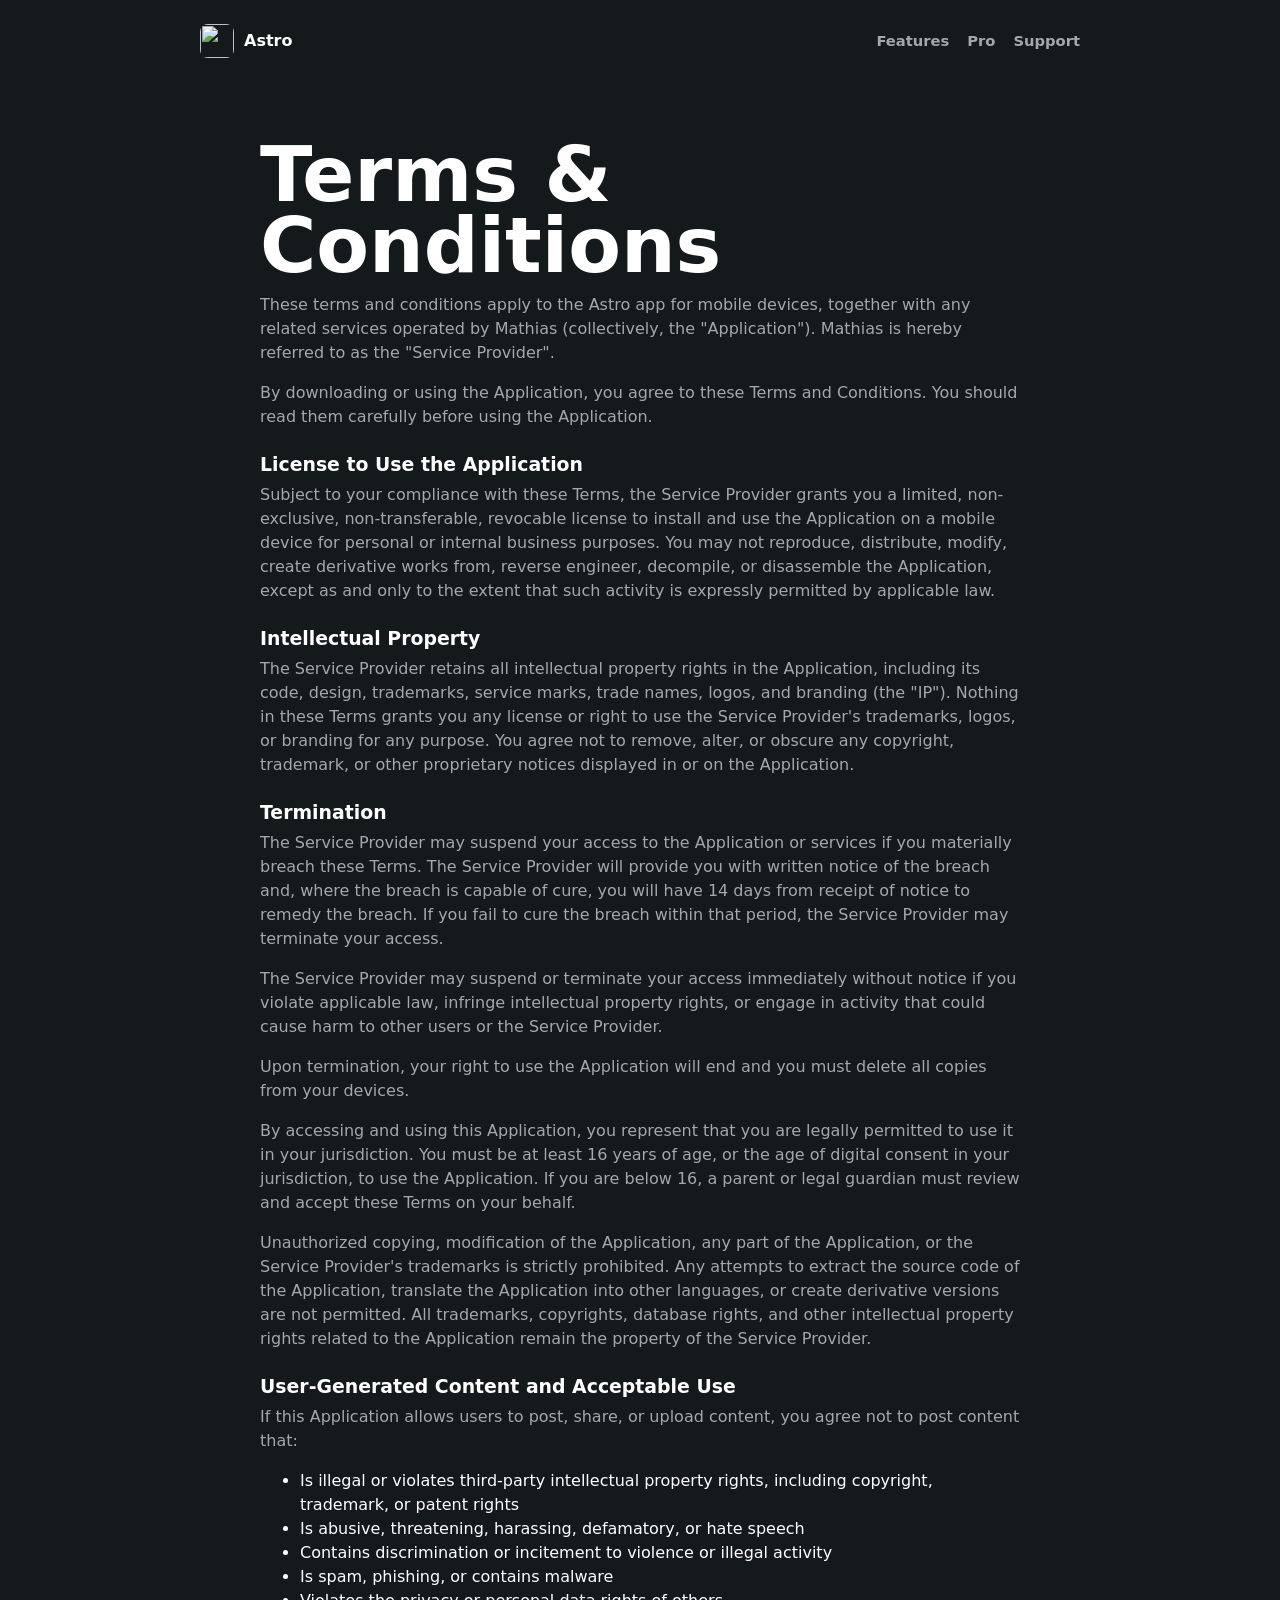
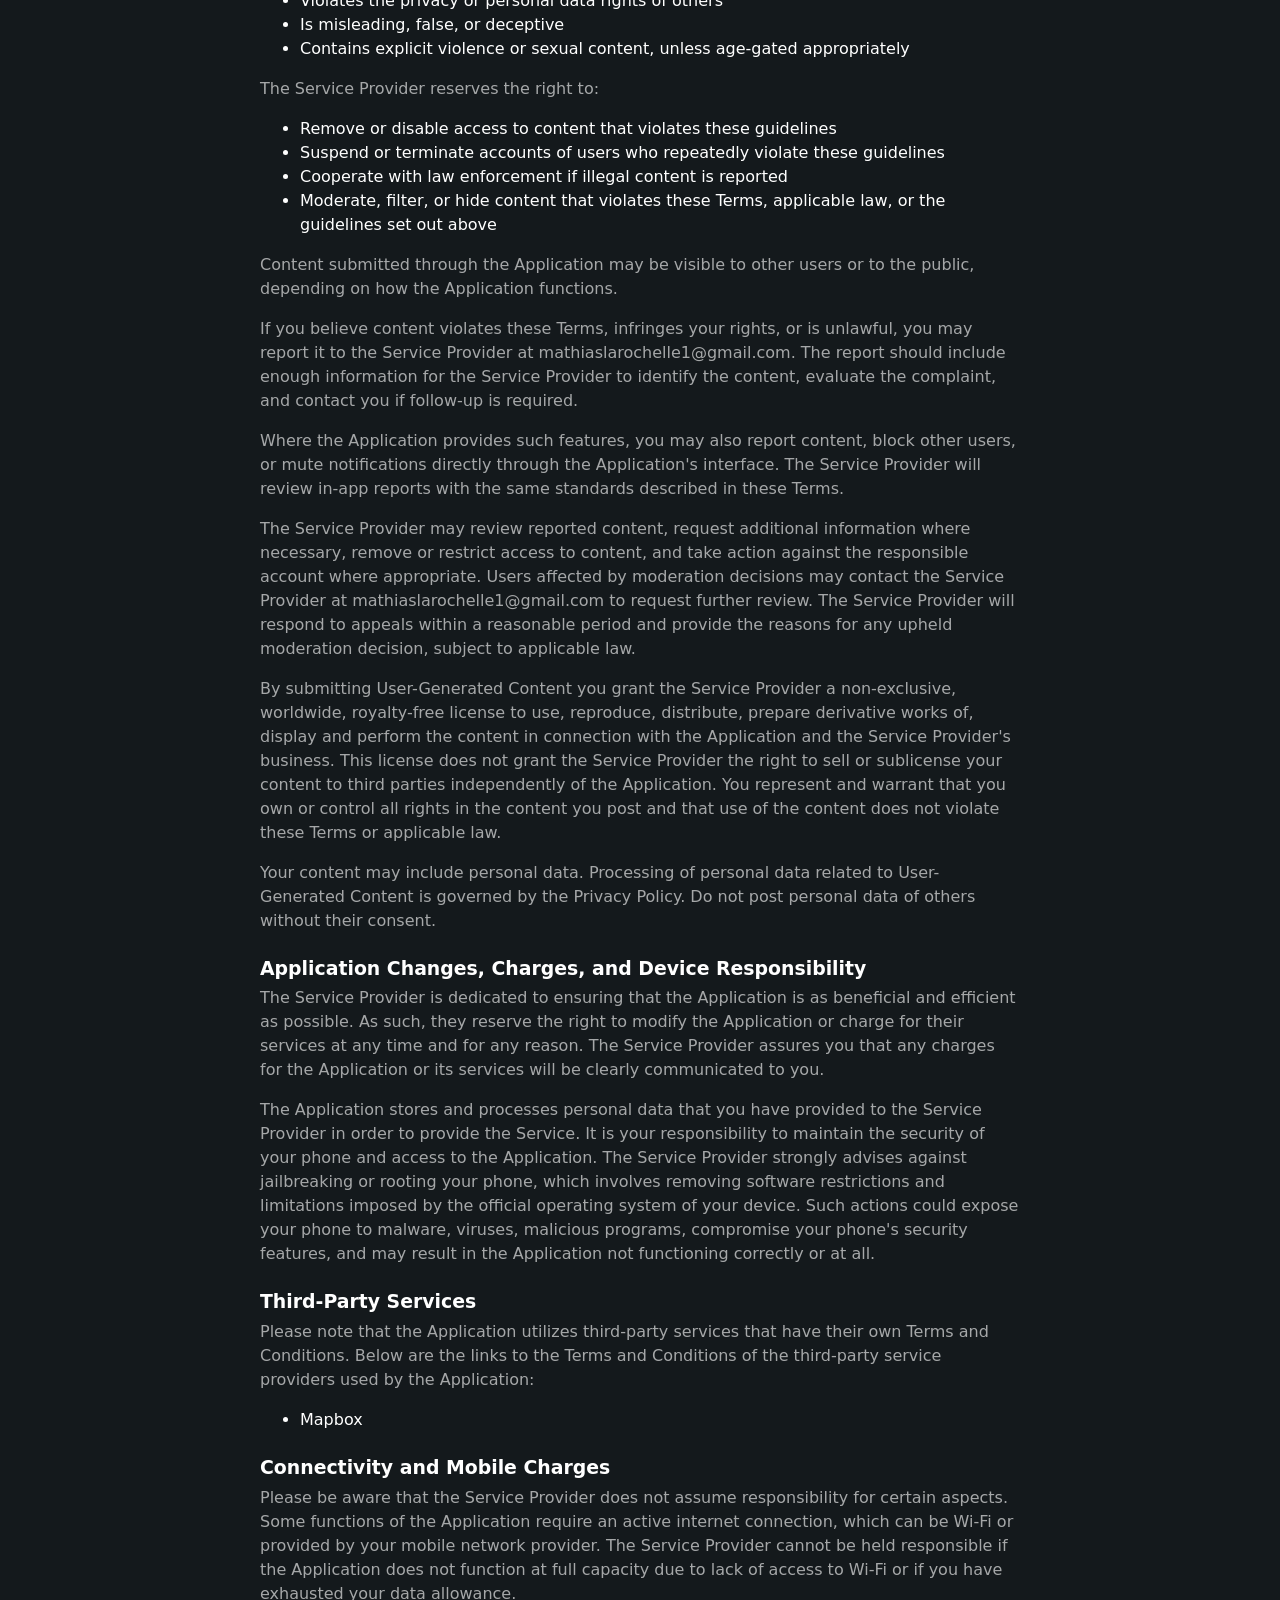
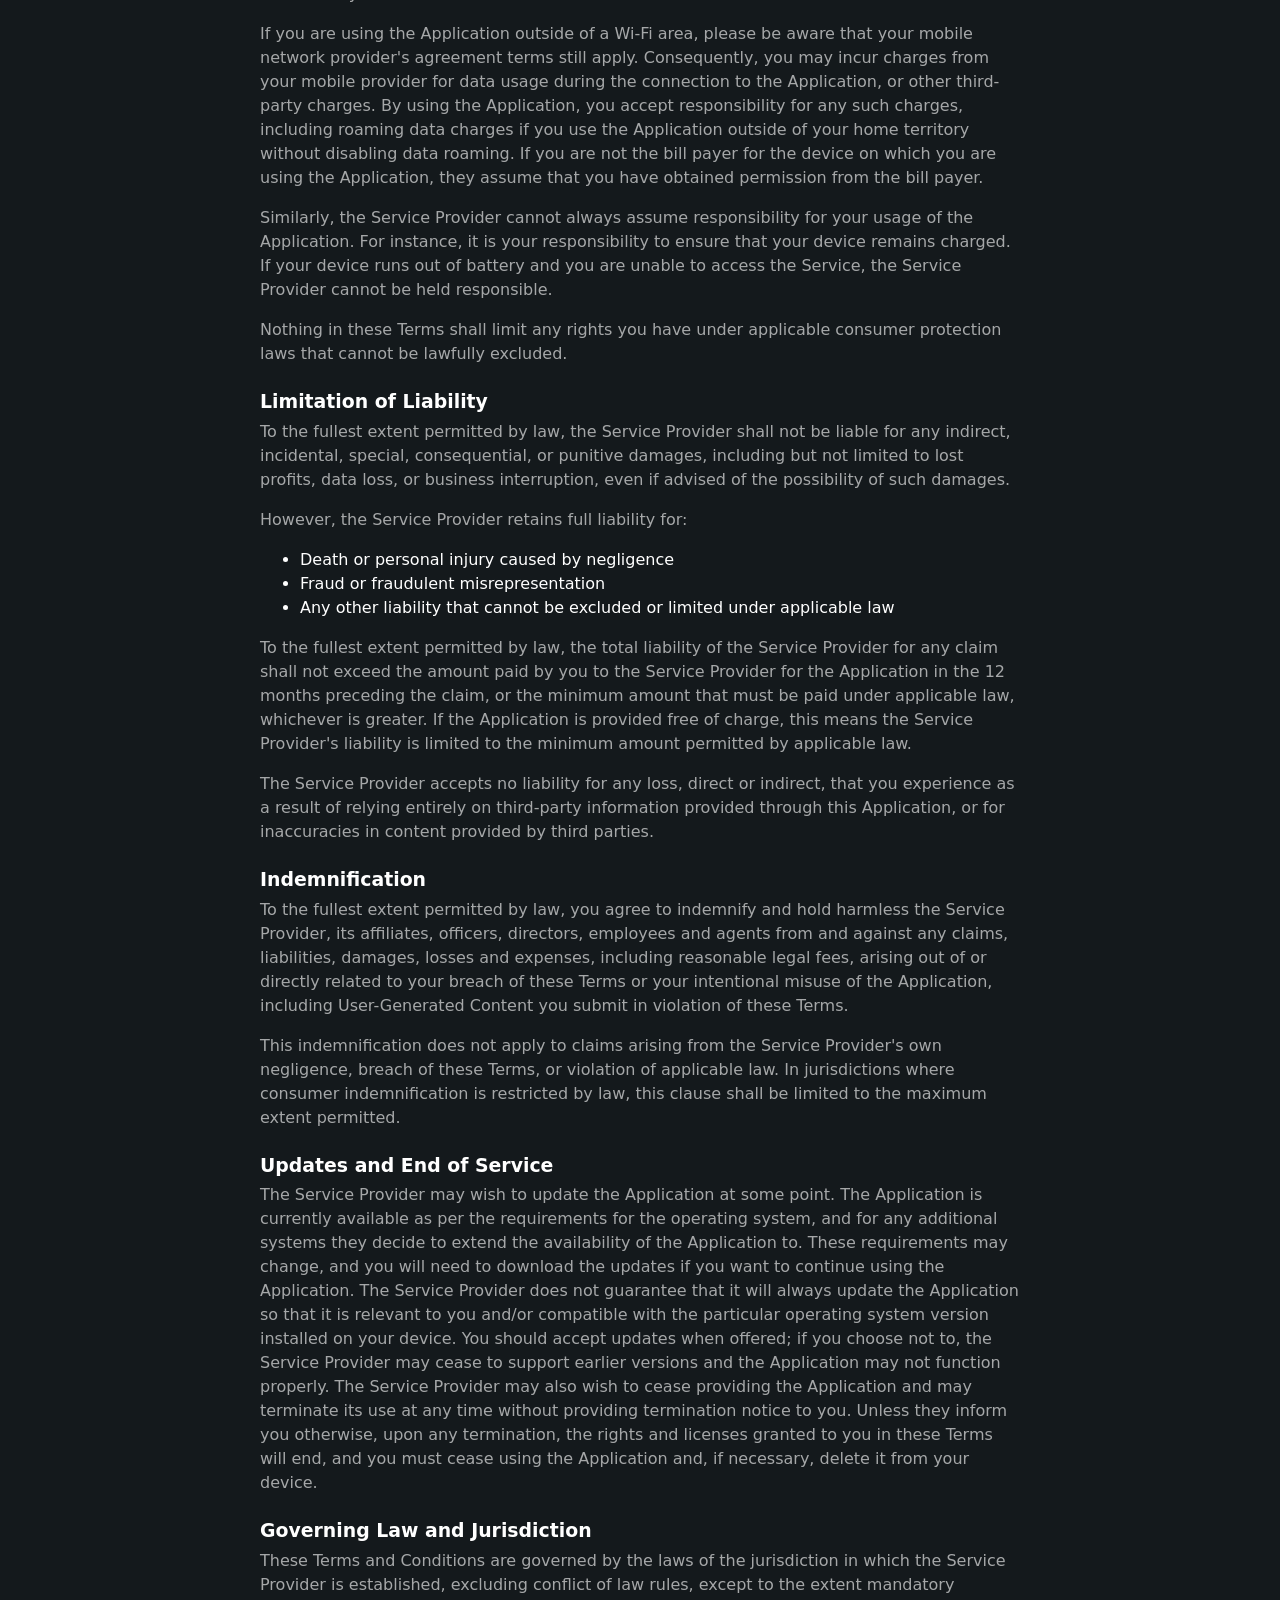
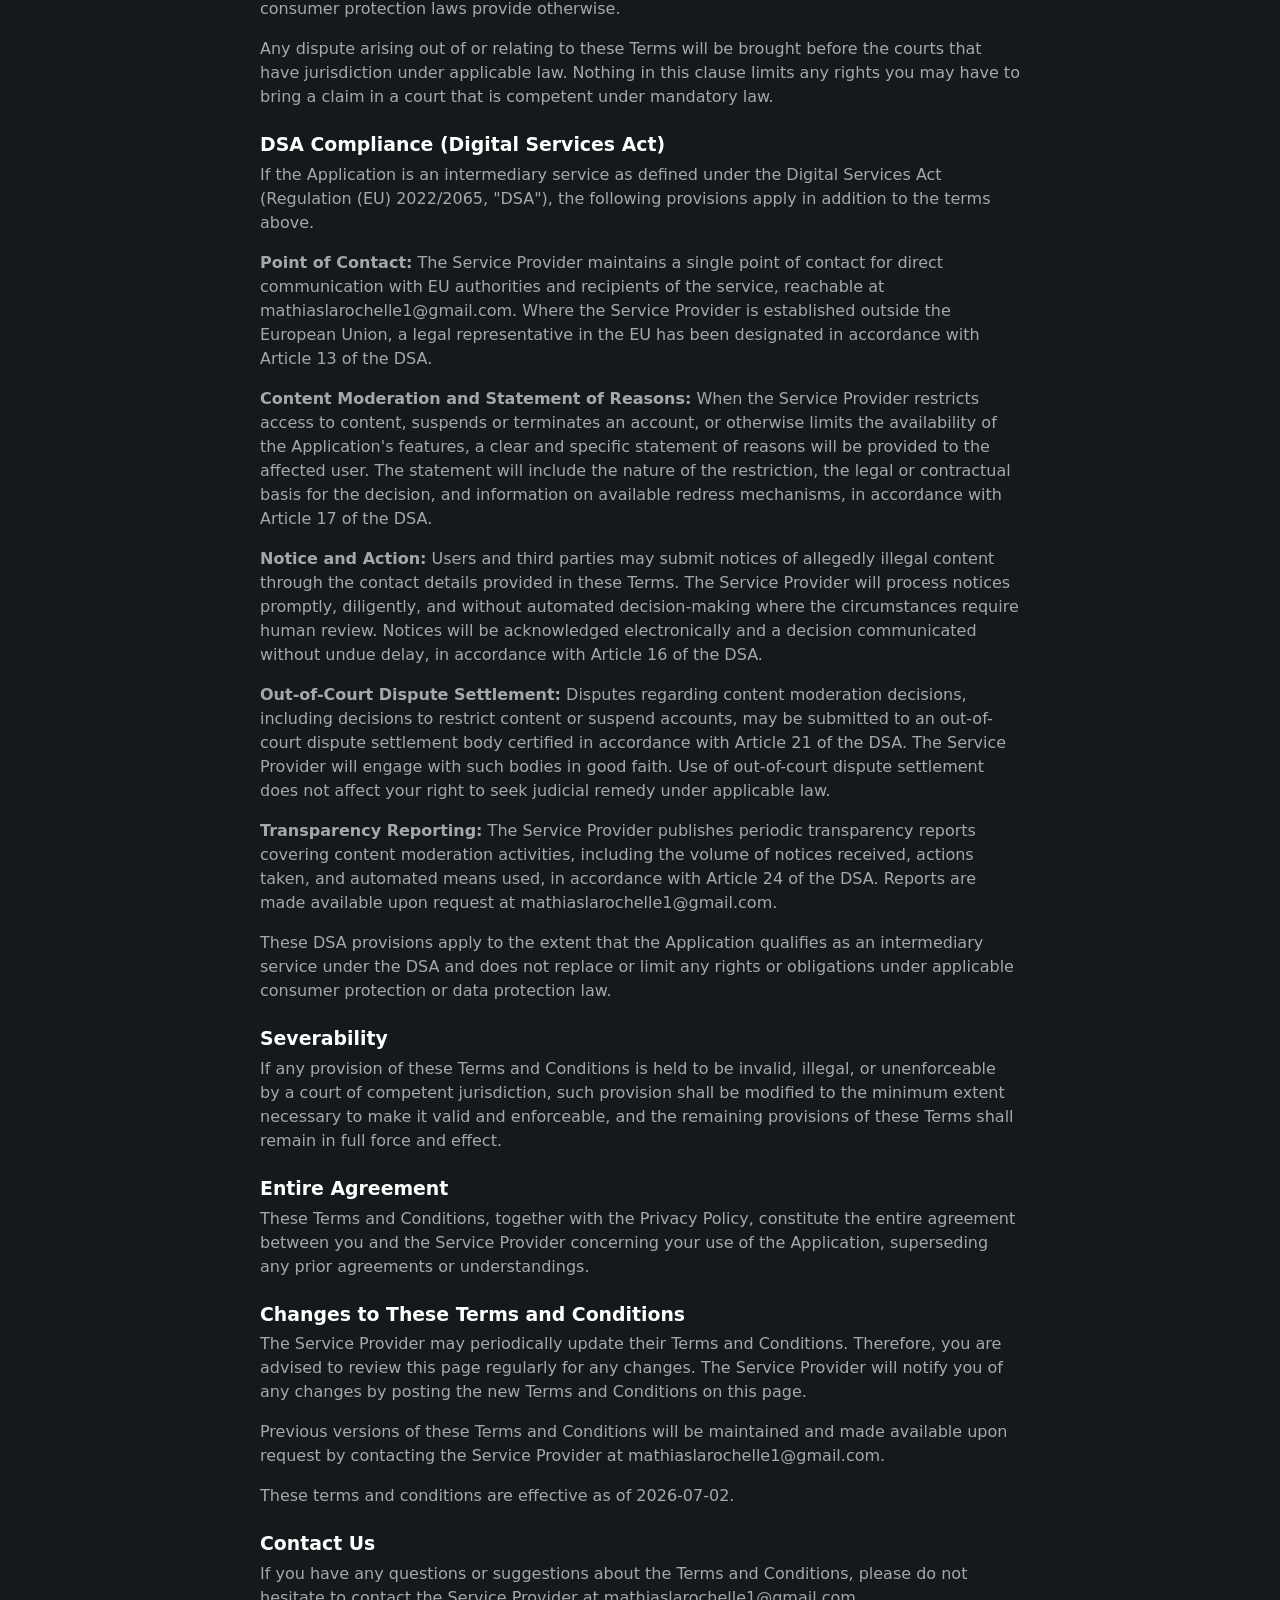
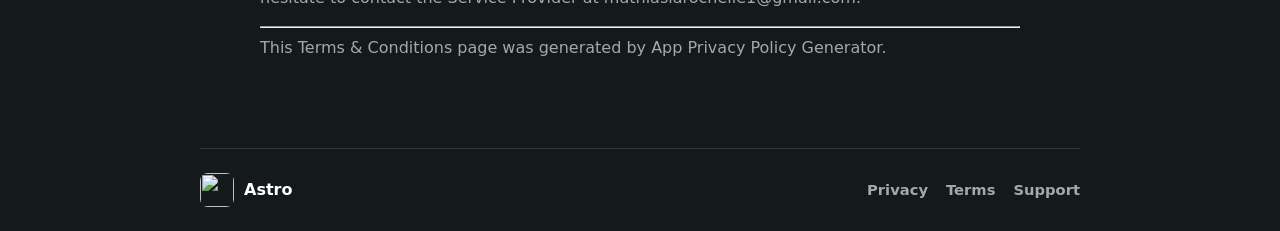
==== terms.html @ edded71f "Create Astro website" ====
<!doctype html>
<html lang="en">
  <head>
    <meta charset="utf-8">
    <meta name="viewport" content="width=device-width, initial-scale=1">
    <meta name="description" content="Astro terms and conditions.">
    <title>Terms &amp; Conditions | Astro</title>
    <link rel="stylesheet" href="styles.css">
  </head>
  <body>
    <header class="site-header">
      <a class="brand" href="index.html" aria-label="Astro home">
        <img src="app-icon.png" alt="" class="brand-icon">
        <span>Astro</span>
      </a>
      <nav class="top-nav" aria-label="Primary navigation">
        <a href="index.html#features">Features</a>
        <a href="index.html#pro">Pro</a>
        <a href="support.html">Support</a>
      </nav>
    </header>

    <main class="legal-main">
      <article class="legal-document">
        <h1>Terms &amp; Conditions</h1>
        <p>These terms and conditions apply to the Astro app for mobile devices, together with any related services operated by Mathias (collectively, the "Application"). Mathias is hereby referred to as the "Service Provider".</p>
        <p>By downloading or using the Application, you agree to these Terms and Conditions. You should read them carefully before using the Application.</p>

        <h2>License to Use the Application</h2>
        <p>Subject to your compliance with these Terms, the Service Provider grants you a limited, non-exclusive, non-transferable, revocable license to install and use the Application on a mobile device for personal or internal business purposes. You may not reproduce, distribute, modify, create derivative works from, reverse engineer, decompile, or disassemble the Application, except as and only to the extent that such activity is expressly permitted by applicable law.</p>

        <h2>Intellectual Property</h2>
        <p>The Service Provider retains all intellectual property rights in the Application, including its code, design, trademarks, service marks, trade names, logos, and branding (the "IP"). Nothing in these Terms grants you any license or right to use the Service Provider's trademarks, logos, or branding for any purpose. You agree not to remove, alter, or obscure any copyright, trademark, or other proprietary notices displayed in or on the Application.</p>

        <h2>Termination</h2>
        <p>The Service Provider may suspend your access to the Application or services if you materially breach these Terms. The Service Provider will provide you with written notice of the breach and, where the breach is capable of cure, you will have 14 days from receipt of notice to remedy the breach. If you fail to cure the breach within that period, the Service Provider may terminate your access.</p>
        <p>The Service Provider may suspend or terminate your access immediately without notice if you violate applicable law, infringe intellectual property rights, or engage in activity that could cause harm to other users or the Service Provider.</p>
        <p>Upon termination, your right to use the Application will end and you must delete all copies from your devices.</p>
        <p>By accessing and using this Application, you represent that you are legally permitted to use it in your jurisdiction. You must be at least 16 years of age, or the age of digital consent in your jurisdiction, to use the Application. If you are below 16, a parent or legal guardian must review and accept these Terms on your behalf.</p>
        <p>Unauthorized copying, modification of the Application, any part of the Application, or the Service Provider's trademarks is strictly prohibited. Any attempts to extract the source code of the Application, translate the Application into other languages, or create derivative versions are not permitted. All trademarks, copyrights, database rights, and other intellectual property rights related to the Application remain the property of the Service Provider.</p>

        <h2>User-Generated Content and Acceptable Use</h2>
        <p>If this Application allows users to post, share, or upload content, you agree not to post content that:</p>
        <ul>
          <li>Is illegal or violates third-party intellectual property rights, including copyright, trademark, or patent rights</li>
          <li>Is abusive, threatening, harassing, defamatory, or hate speech</li>
          <li>Contains discrimination or incitement to violence or illegal activity</li>
          <li>Is spam, phishing, or contains malware</li>
          <li>Violates the privacy or personal data rights of others</li>
          <li>Is misleading, false, or deceptive</li>
          <li>Contains explicit violence or sexual content, unless age-gated appropriately</li>
        </ul>
        <p>The Service Provider reserves the right to:</p>
        <ul>
          <li>Remove or disable access to content that violates these guidelines</li>
          <li>Suspend or terminate accounts of users who repeatedly violate these guidelines</li>
          <li>Cooperate with law enforcement if illegal content is reported</li>
          <li>Moderate, filter, or hide content that violates these Terms, applicable law, or the guidelines set out above</li>
        </ul>
        <p>Content submitted through the Application may be visible to other users or to the public, depending on how the Application functions.</p>
        <p>If you believe content violates these Terms, infringes your rights, or is unlawful, you may report it to the Service Provider at <a href="mailto:mathiaslarochelle1@gmail.com">mathiaslarochelle1@gmail.com</a>. The report should include enough information for the Service Provider to identify the content, evaluate the complaint, and contact you if follow-up is required.</p>
        <p>Where the Application provides such features, you may also report content, block other users, or mute notifications directly through the Application's interface. The Service Provider will review in-app reports with the same standards described in these Terms.</p>
        <p>The Service Provider may review reported content, request additional information where necessary, remove or restrict access to content, and take action against the responsible account where appropriate. Users affected by moderation decisions may contact the Service Provider at <a href="mailto:mathiaslarochelle1@gmail.com">mathiaslarochelle1@gmail.com</a> to request further review. The Service Provider will respond to appeals within a reasonable period and provide the reasons for any upheld moderation decision, subject to applicable law.</p>
        <p>By submitting User-Generated Content you grant the Service Provider a non-exclusive, worldwide, royalty-free license to use, reproduce, distribute, prepare derivative works of, display and perform the content in connection with the Application and the Service Provider's business. This license does not grant the Service Provider the right to sell or sublicense your content to third parties independently of the Application. You represent and warrant that you own or control all rights in the content you post and that use of the content does not violate these Terms or applicable law.</p>
        <p>Your content may include personal data. Processing of personal data related to User-Generated Content is governed by the Privacy Policy. Do not post personal data of others without their consent.</p>

        <h2>Application Changes, Charges, and Device Responsibility</h2>
        <p>The Service Provider is dedicated to ensuring that the Application is as beneficial and efficient as possible. As such, they reserve the right to modify the Application or charge for their services at any time and for any reason. The Service Provider assures you that any charges for the Application or its services will be clearly communicated to you.</p>
        <p>The Application stores and processes personal data that you have provided to the Service Provider in order to provide the Service. It is your responsibility to maintain the security of your phone and access to the Application. The Service Provider strongly advises against jailbreaking or rooting your phone, which involves removing software restrictions and limitations imposed by the official operating system of your device. Such actions could expose your phone to malware, viruses, malicious programs, compromise your phone's security features, and may result in the Application not functioning correctly or at all.</p>

        <h2>Third-Party Services</h2>
        <p>Please note that the Application utilizes third-party services that have their own Terms and Conditions. Below are the links to the Terms and Conditions of the third-party service providers used by the Application:</p>
        <ul>
          <li><a href="https://www.mapbox.com/legal/tos" target="_blank" rel="noopener noreferrer">Mapbox</a></li>
        </ul>

        <h2>Connectivity and Mobile Charges</h2>
        <p>Please be aware that the Service Provider does not assume responsibility for certain aspects. Some functions of the Application require an active internet connection, which can be Wi-Fi or provided by your mobile network provider. The Service Provider cannot be held responsible if the Application does not function at full capacity due to lack of access to Wi-Fi or if you have exhausted your data allowance.</p>
        <p>If you are using the Application outside of a Wi-Fi area, please be aware that your mobile network provider's agreement terms still apply. Consequently, you may incur charges from your mobile provider for data usage during the connection to the Application, or other third-party charges. By using the Application, you accept responsibility for any such charges, including roaming data charges if you use the Application outside of your home territory without disabling data roaming. If you are not the bill payer for the device on which you are using the Application, they assume that you have obtained permission from the bill payer.</p>
        <p>Similarly, the Service Provider cannot always assume responsibility for your usage of the Application. For instance, it is your responsibility to ensure that your device remains charged. If your device runs out of battery and you are unable to access the Service, the Service Provider cannot be held responsible.</p>
        <p>Nothing in these Terms shall limit any rights you have under applicable consumer protection laws that cannot be lawfully excluded.</p>

        <h2>Limitation of Liability</h2>
        <p>To the fullest extent permitted by law, the Service Provider shall not be liable for any indirect, incidental, special, consequential, or punitive damages, including but not limited to lost profits, data loss, or business interruption, even if advised of the possibility of such damages.</p>
        <p>However, the Service Provider retains full liability for:</p>
        <ul>
          <li>Death or personal injury caused by negligence</li>
          <li>Fraud or fraudulent misrepresentation</li>
          <li>Any other liability that cannot be excluded or limited under applicable law</li>
        </ul>
        <p>To the fullest extent permitted by law, the total liability of the Service Provider for any claim shall not exceed the amount paid by you to the Service Provider for the Application in the 12 months preceding the claim, or the minimum amount that must be paid under applicable law, whichever is greater. If the Application is provided free of charge, this means the Service Provider's liability is limited to the minimum amount permitted by applicable law.</p>
        <p>The Service Provider accepts no liability for any loss, direct or indirect, that you experience as a result of relying entirely on third-party information provided through this Application, or for inaccuracies in content provided by third parties.</p>

        <h2>Indemnification</h2>
        <p>To the fullest extent permitted by law, you agree to indemnify and hold harmless the Service Provider, its affiliates, officers, directors, employees and agents from and against any claims, liabilities, damages, losses and expenses, including reasonable legal fees, arising out of or directly related to your breach of these Terms or your intentional misuse of the Application, including User-Generated Content you submit in violation of these Terms.</p>
        <p>This indemnification does not apply to claims arising from the Service Provider's own negligence, breach of these Terms, or violation of applicable law. In jurisdictions where consumer indemnification is restricted by law, this clause shall be limited to the maximum extent permitted.</p>

        <h2>Updates and End of Service</h2>
        <p>The Service Provider may wish to update the Application at some point. The Application is currently available as per the requirements for the operating system, and for any additional systems they decide to extend the availability of the Application to. These requirements may change, and you will need to download the updates if you want to continue using the Application. The Service Provider does not guarantee that it will always update the Application so that it is relevant to you and/or compatible with the particular operating system version installed on your device. You should accept updates when offered; if you choose not to, the Service Provider may cease to support earlier versions and the Application may not function properly. The Service Provider may also wish to cease providing the Application and may terminate its use at any time without providing termination notice to you. Unless they inform you otherwise, upon any termination, the rights and licenses granted to you in these Terms will end, and you must cease using the Application and, if necessary, delete it from your device.</p>

        <h2>Governing Law and Jurisdiction</h2>
        <p>These Terms and Conditions are governed by the laws of the jurisdiction in which the Service Provider is established, excluding conflict of law rules, except to the extent mandatory consumer protection laws provide otherwise.</p>
        <p>Any dispute arising out of or relating to these Terms will be brought before the courts that have jurisdiction under applicable law. Nothing in this clause limits any rights you may have to bring a claim in a court that is competent under mandatory law.</p>

        <h2>DSA Compliance (Digital Services Act)</h2>
        <p>If the Application is an intermediary service as defined under the Digital Services Act (Regulation (EU) 2022/2065, "DSA"), the following provisions apply in addition to the terms above.</p>
        <p><strong>Point of Contact:</strong> The Service Provider maintains a single point of contact for direct communication with EU authorities and recipients of the service, reachable at <a href="mailto:mathiaslarochelle1@gmail.com">mathiaslarochelle1@gmail.com</a>. Where the Service Provider is established outside the European Union, a legal representative in the EU has been designated in accordance with Article 13 of the DSA.</p>
        <p><strong>Content Moderation and Statement of Reasons:</strong> When the Service Provider restricts access to content, suspends or terminates an account, or otherwise limits the availability of the Application's features, a clear and specific statement of reasons will be provided to the affected user. The statement will include the nature of the restriction, the legal or contractual basis for the decision, and information on available redress mechanisms, in accordance with Article 17 of the DSA.</p>
        <p><strong>Notice and Action:</strong> Users and third parties may submit notices of allegedly illegal content through the contact details provided in these Terms. The Service Provider will process notices promptly, diligently, and without automated decision-making where the circumstances require human review. Notices will be acknowledged electronically and a decision communicated without undue delay, in accordance with Article 16 of the DSA.</p>
        <p><strong>Out-of-Court Dispute Settlement:</strong> Disputes regarding content moderation decisions, including decisions to restrict content or suspend accounts, may be submitted to an out-of-court dispute settlement body certified in accordance with Article 21 of the DSA. The Service Provider will engage with such bodies in good faith. Use of out-of-court dispute settlement does not affect your right to seek judicial remedy under applicable law.</p>
        <p><strong>Transparency Reporting:</strong> The Service Provider publishes periodic transparency reports covering content moderation activities, including the volume of notices received, actions taken, and automated means used, in accordance with Article 24 of the DSA. Reports are made available upon request at <a href="mailto:mathiaslarochelle1@gmail.com">mathiaslarochelle1@gmail.com</a>.</p>
        <p>These DSA provisions apply to the extent that the Application qualifies as an intermediary service under the DSA and does not replace or limit any rights or obligations under applicable consumer protection or data protection law.</p>

        <h2>Severability</h2>
        <p>If any provision of these Terms and Conditions is held to be invalid, illegal, or unenforceable by a court of competent jurisdiction, such provision shall be modified to the minimum extent necessary to make it valid and enforceable, and the remaining provisions of these Terms shall remain in full force and effect.</p>

        <h2>Entire Agreement</h2>
        <p>These Terms and Conditions, together with the Privacy Policy, constitute the entire agreement between you and the Service Provider concerning your use of the Application, superseding any prior agreements or understandings.</p>

        <h2>Changes to These Terms and Conditions</h2>
        <p>The Service Provider may periodically update their Terms and Conditions. Therefore, you are advised to review this page regularly for any changes. The Service Provider will notify you of any changes by posting the new Terms and Conditions on this page.</p>
        <p>Previous versions of these Terms and Conditions will be maintained and made available upon request by contacting the Service Provider at <a href="mailto:mathiaslarochelle1@gmail.com">mathiaslarochelle1@gmail.com</a>.</p>
        <p>These terms and conditions are effective as of 2026-07-02.</p>

        <h2>Contact Us</h2>
        <p>If you have any questions or suggestions about the Terms and Conditions, please do not hesitate to contact the Service Provider at <a href="mailto:mathiaslarochelle1@gmail.com">mathiaslarochelle1@gmail.com</a>.</p>
        <hr>
        <p>This Terms &amp; Conditions page was generated by <a href="https://app-privacy-policy-generator.nisrulz.com/" target="_blank" rel="noopener noreferrer">App Privacy Policy Generator</a>.</p>
      </article>
    </main>

    <footer class="site-footer">
      <div class="footer-inner">
        <a class="brand footer-brand" href="index.html">
          <img src="app-icon.png" alt="" class="brand-icon">
          <span>Astro</span>
        </a>
        <nav aria-label="Footer navigation">
          <a href="privacy.html">Privacy</a>
          <a href="terms.html" aria-current="page">Terms</a>
          <a href="support.html">Support</a>
        </nav>
      </div>
    </footer>
  </body>
</html>
---- styles.css ----
:root {
  color-scheme: dark;
  --bg: #14191c;
  --ink: rgb(255, 255, 255);
  --soft: rgba(255, 255, 255, 0.82);
  --muted: rgba(255, 255, 255, 0.62);
  --line: rgba(255, 255, 255, 0.14);
  --radius: 8px;
  --max-width: 880px;
}

* {
  box-sizing: border-box;
}

html {
  scroll-behavior: smooth;
}

body {
  margin: 0;
  min-width: 320px;
  background: var(--bg);
  color: var(--ink);
  font-family: Inter, ui-sans-serif, system-ui, -apple-system, BlinkMacSystemFont, "Segoe UI", sans-serif;
  line-height: 1.5;
}

img {
  display: block;
  max-width: 100%;
}

a {
  color: inherit;
  text-decoration: none;
}

p,
h1,
h2,
h3 {
  margin-top: 0;
}

.site-header,
.hero-inner,
.section-inner,
.footer-inner {
  width: min(100% - 40px, var(--max-width));
  margin: 0 auto;
}

.site-header {
  display: flex;
  align-items: center;
  justify-content: space-between;
  gap: 20px;
  padding: 24px 0;
}

.brand {
  display: inline-flex;
  align-items: center;
  gap: 10px;
  font-weight: 760;
}

.brand-icon {
  width: 34px;
  height: 34px;
  border-radius: 8px;
}

.top-nav,
.site-footer nav {
  display: flex;
  align-items: center;
  gap: 18px;
  color: var(--muted);
  font-size: 0.92rem;
  font-weight: 650;
}

.top-nav a:hover,
.site-footer a:hover {
  color: var(--ink);
}

.hero {
  padding: 46px 0 20px;
}

.hero-copy {
  max-width: 620px;
}

.eyebrow {
  margin-bottom: 12px;
  color: var(--muted);
  font-size: 0.72rem;
  font-weight: 800;
  letter-spacing: 0.08em;
  text-transform: uppercase;
}

h1 {
  margin-bottom: 18px;
  font-size: clamp(3.6rem, 10vw, 6.4rem);
  line-height: 0.92;
  letter-spacing: 0;
}

h2 {
  margin-bottom: 14px;
  font-size: clamp(1.8rem, 5vw, 3rem);
  line-height: 1.05;
  letter-spacing: 0;
}

h3 {
  margin-bottom: 6px;
  font-size: 1rem;
  line-height: 1.25;
}

.hero-text {
  max-width: 560px;
  margin-bottom: 24px;
  color: var(--soft);
  font-size: clamp(1.08rem, 2vw, 1.28rem);
}

.hero-showcase {
  width: 100%;
  margin-top: 34px;
}

.section {
  padding: 0;
}

.section-inner {
  padding: 46px 0;
  border-top: 1px solid var(--line);
}

.section-heading {
  max-width: 580px;
  margin-bottom: 22px;
}

.feature-band .section-inner {
  display: grid;
  grid-template-columns: minmax(260px, 1fr) minmax(280px, 0.82fr);
  gap: 34px;
  align-items: start;
}

.feature-band .section-heading {
  grid-column: 2;
  margin-left: auto;
  text-align: right;
}

.feature-band .feature-list {
  grid-column: 1 / -1;
  display: grid;
  grid-template-columns: repeat(3, minmax(0, 1fr));
  gap: 18px;
  text-align: left;
}

.section p {
  color: var(--muted);
  font-size: 1rem;
}

.feature-list,
.pro-list {
  display: grid;
  gap: 14px;
}

.feature-list article {
  padding: 0;
}

.feature-list p,
.pro-list p {
  margin-bottom: 0;
}

.pro-layout,
.wishlist-layout {
  display: grid;
  grid-template-columns: minmax(0, 1fr) minmax(260px, 0.82fr);
  gap: 34px;
}

.pro-list div {
  display: grid;
  grid-template-columns: 24px 1fr;
  gap: 10px;
}

.checkmark {
  color: var(--soft);
  font-weight: 850;
}

.wishlist-layout p {
  margin-bottom: 0;
}

.wishlist-form {
  display: grid;
  align-content: start;
  gap: 10px;
}

.wishlist-form label {
  color: var(--muted);
  font-size: 0.82rem;
  font-weight: 700;
}

.wishlist-input-row {
  display: grid;
  grid-template-columns: minmax(0, 1fr) auto;
  gap: 10px;
}

.wishlist-input-row input,
.wishlist-input-row button {
  min-height: 42px;
  border: 1px solid var(--line);
  border-radius: var(--radius);
  font: inherit;
}

.wishlist-input-row input {
  width: 100%;
  padding: 0 13px;
  background: transparent;
  color: var(--ink);
}

.wishlist-input-row input::placeholder {
  color: var(--muted);
}

.wishlist-input-row button {
  padding: 0 16px;
  background: var(--ink);
  color: var(--bg);
  font-weight: 760;
  cursor: pointer;
}

.site-footer {
  border-top: 0;
}

.footer-inner {
  display: flex;
  align-items: center;
  justify-content: space-between;
  gap: 24px;
  padding: 24px 0;
  border-top: 1px solid var(--line);
}

.legal-main {
  min-height: calc(100vh - 90px);
  padding: 58px 0 72px;
}

.legal-document {
  width: min(100% - 40px, 760px);
  margin: 0 auto;
  padding: 0;
}

.legal-document h1 {
  margin-bottom: 12px;
  font-size: clamp(2.7rem, 8vw, 4.8rem);
}

.legal-document h2 {
  margin-top: 26px;
  margin-bottom: 8px;
  font-size: 1.18rem;
}

.legal-document p {
  color: var(--muted);
}

.support-list {
  display: grid;
  gap: 12px;
  margin-top: 24px;
}

.support-list section {
  padding: 0;
}

.support-list h2 {
  margin-top: 0;
}

@media (max-width: 760px) {
  .site-header,
  .hero-inner,
  .section-inner,
  .footer-inner {
    width: calc(100% - 28px);
  }

  .site-header {
    padding: 16px 0;
  }

  .top-nav {
    gap: 10px;
    font-size: 0.82rem;
  }

  .hero {
    padding: 36px 0 20px;
  }

  h1 {
    font-size: clamp(3.2rem, 18vw, 5.2rem);
  }

  .hero-text {
    font-size: 1.02rem;
  }

  .section-inner {
    padding: 36px 0;
  }

  .pro-layout,
  .wishlist-layout {
    grid-template-columns: 1fr;
    gap: 20px;
  }

  .wishlist-input-row {
    grid-template-columns: 1fr;
  }

  .feature-band .section-inner {
    display: block;
  }

  .feature-band .section-heading {
    text-align: left;
  }

  .feature-band .feature-list {
    grid-template-columns: 1fr;
  }

  .footer-inner {
    align-items: flex-start;
    flex-direction: column;
  }

  .site-footer nav {
    flex-wrap: wrap;
  }

  .legal-main {
    padding-top: 36px;
  }

  .legal-document {
    width: calc(100% - 28px);
  }
}

@media (max-width: 390px) {
  .top-nav a:first-child {
    display: none;
  }
}
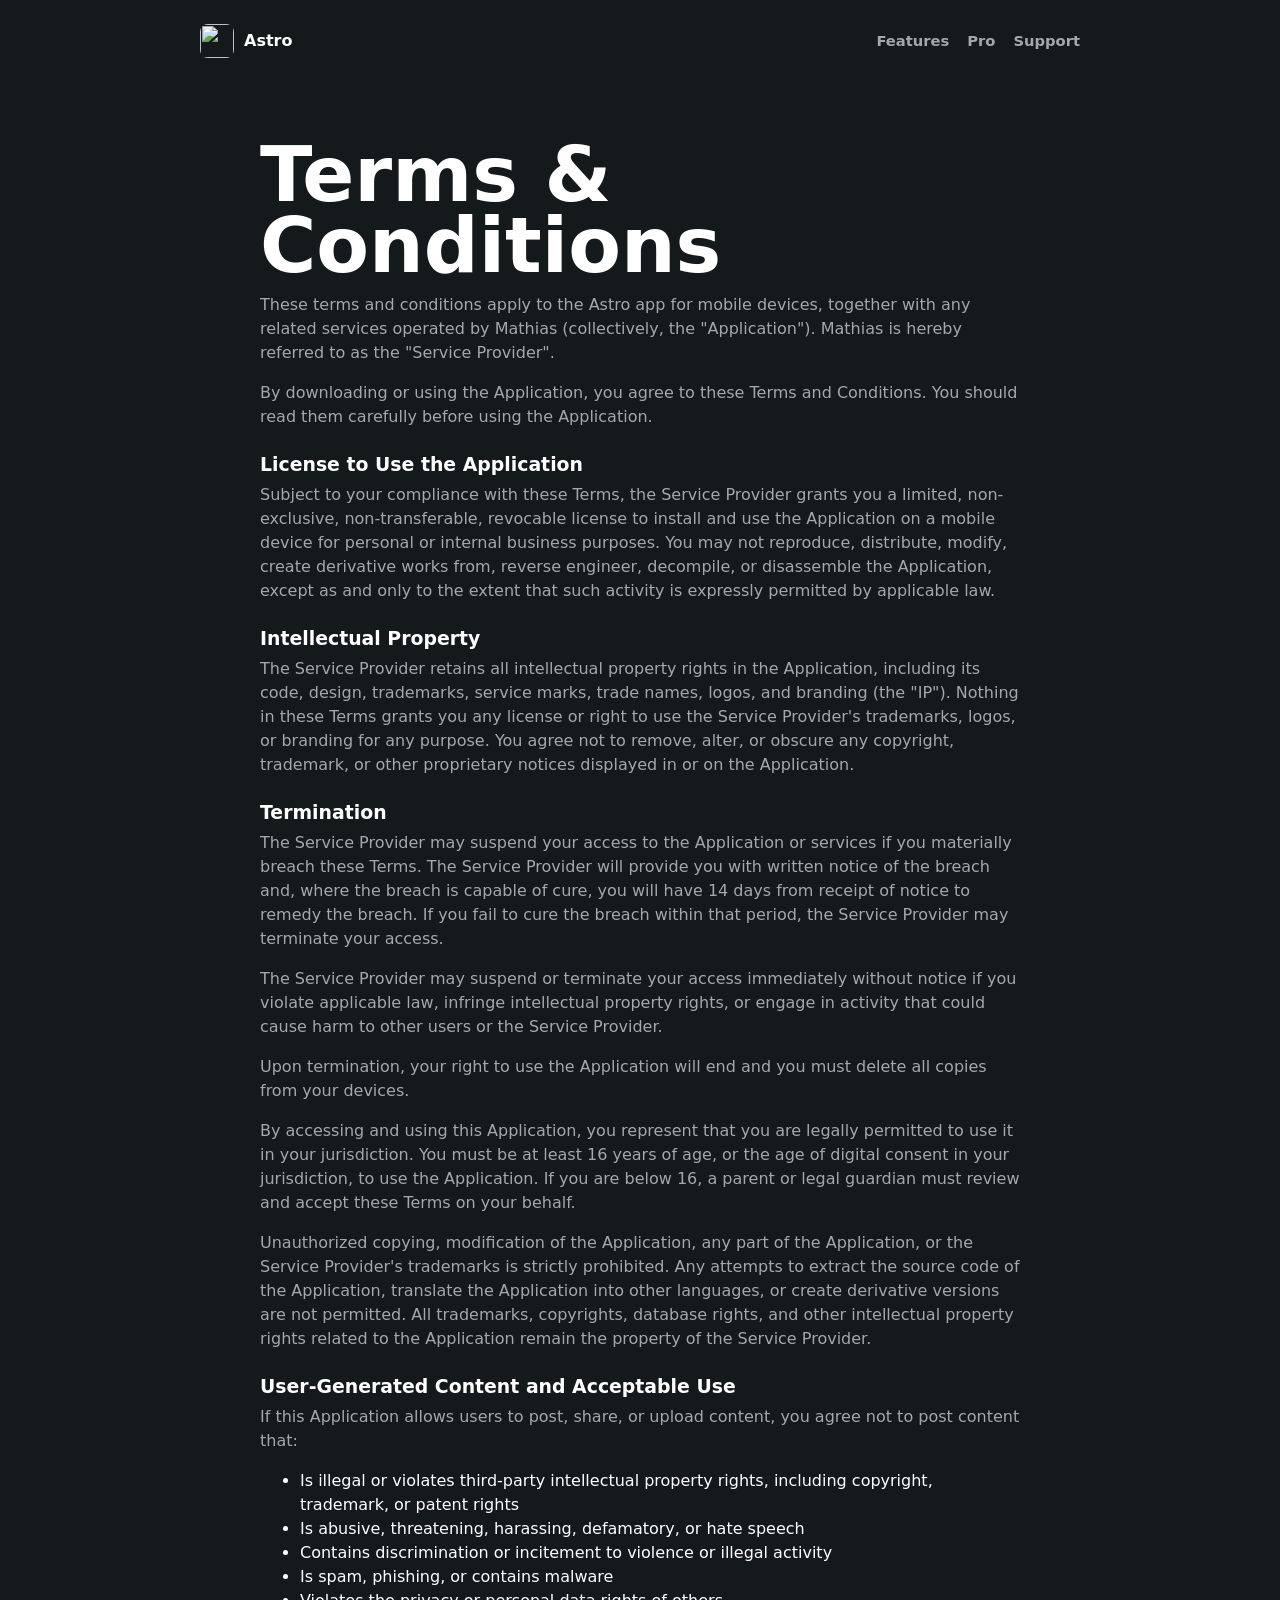
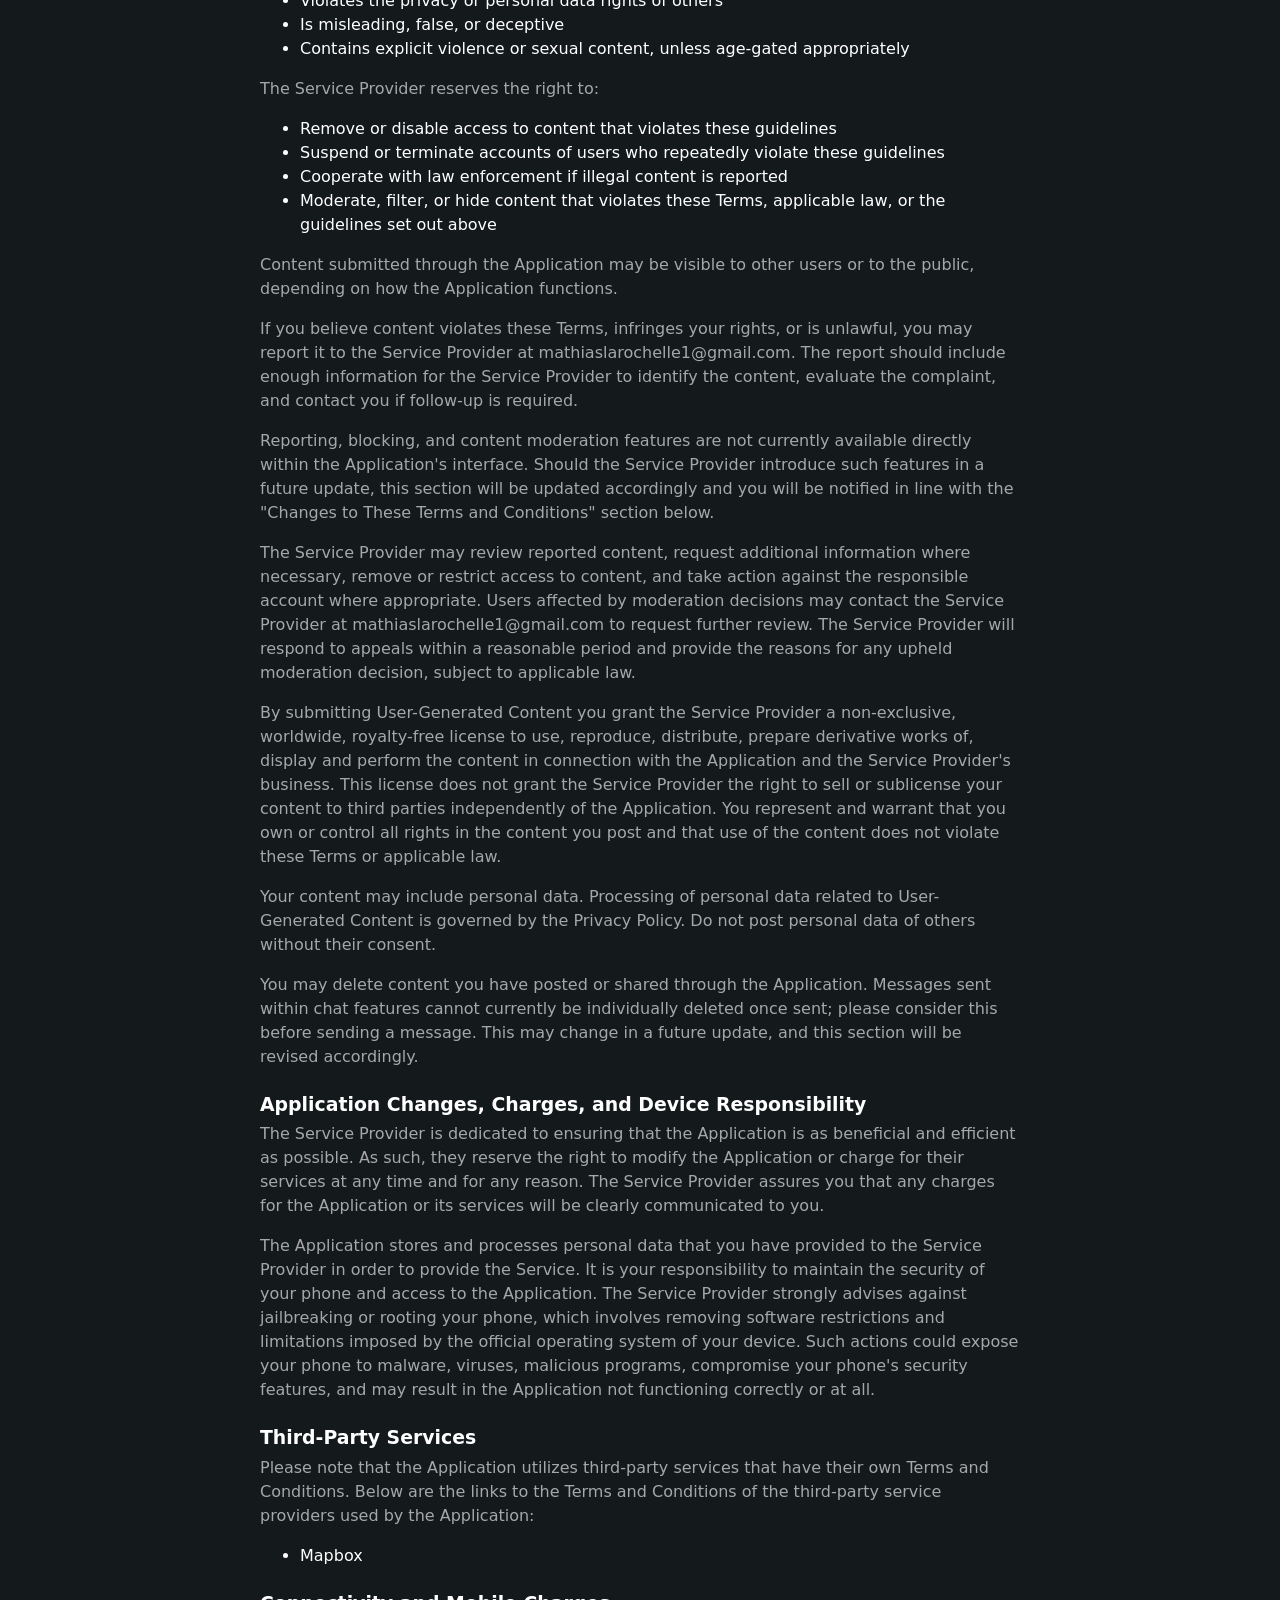
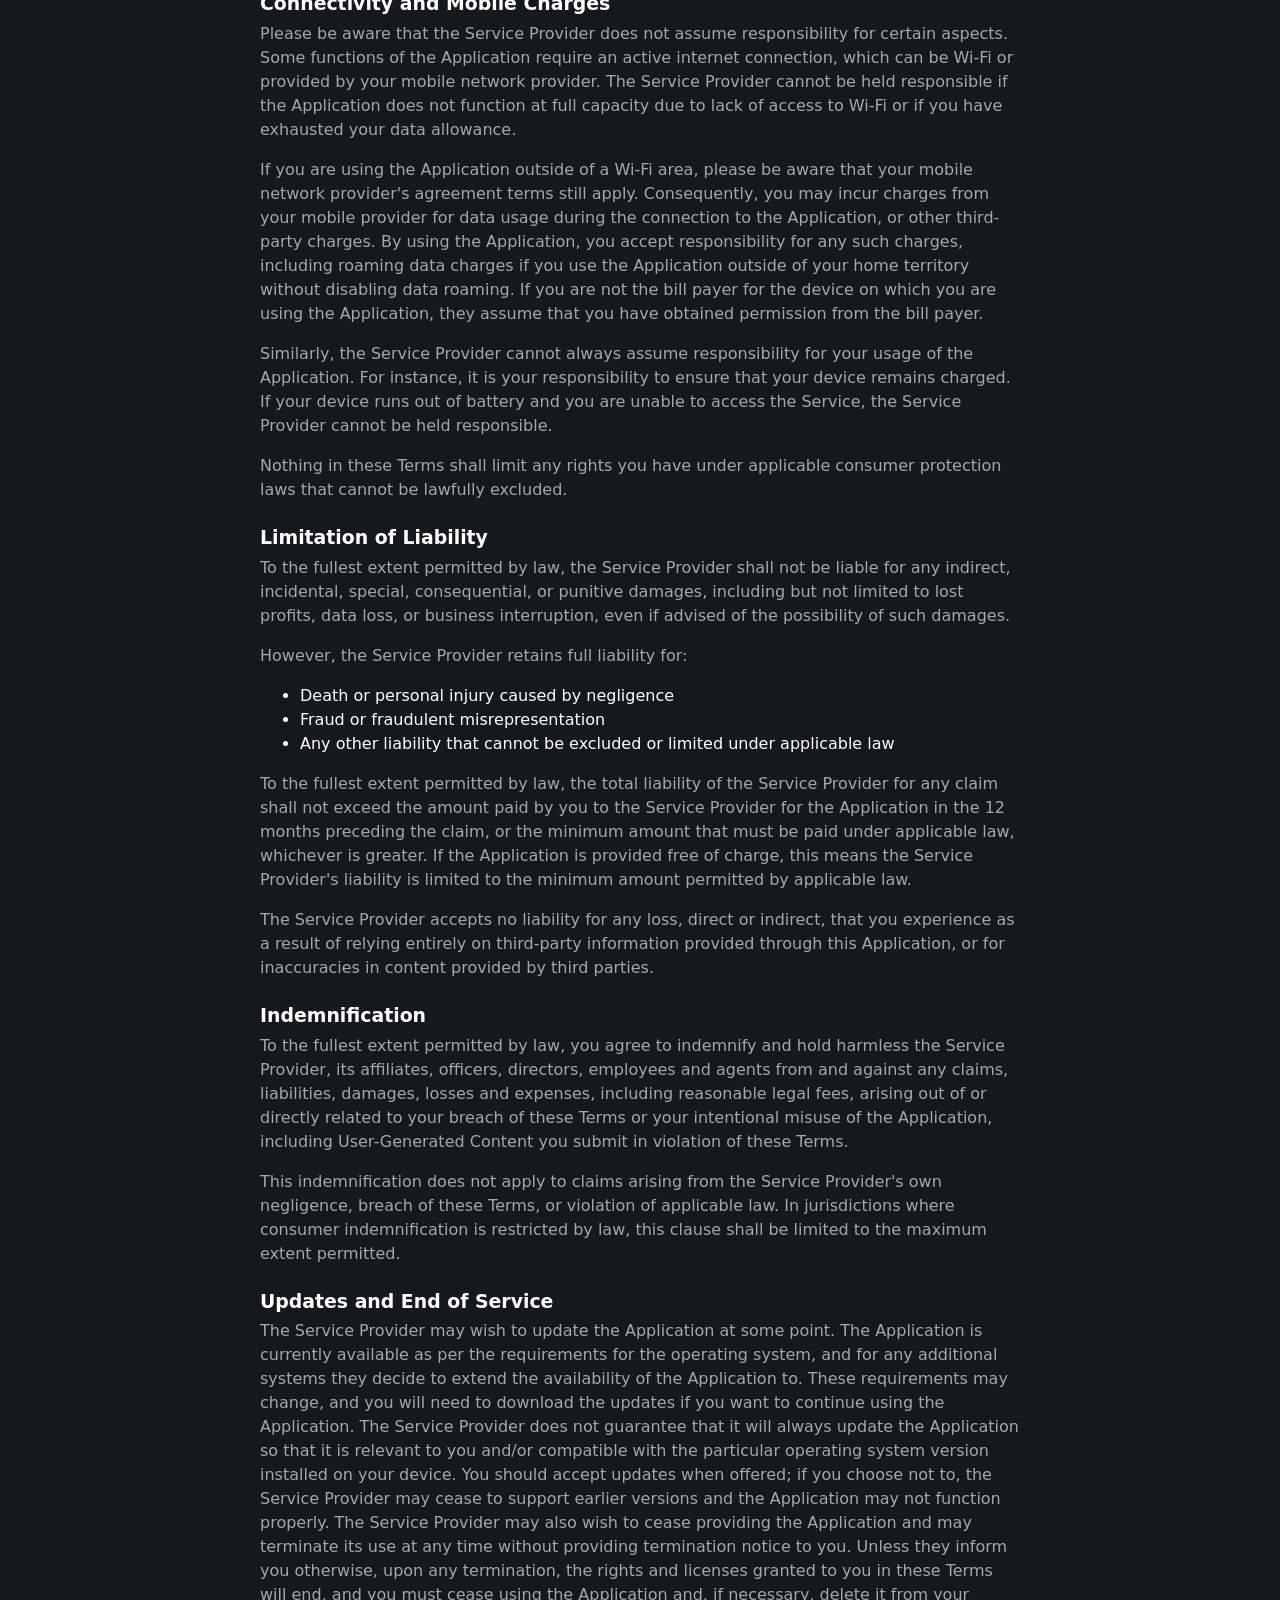
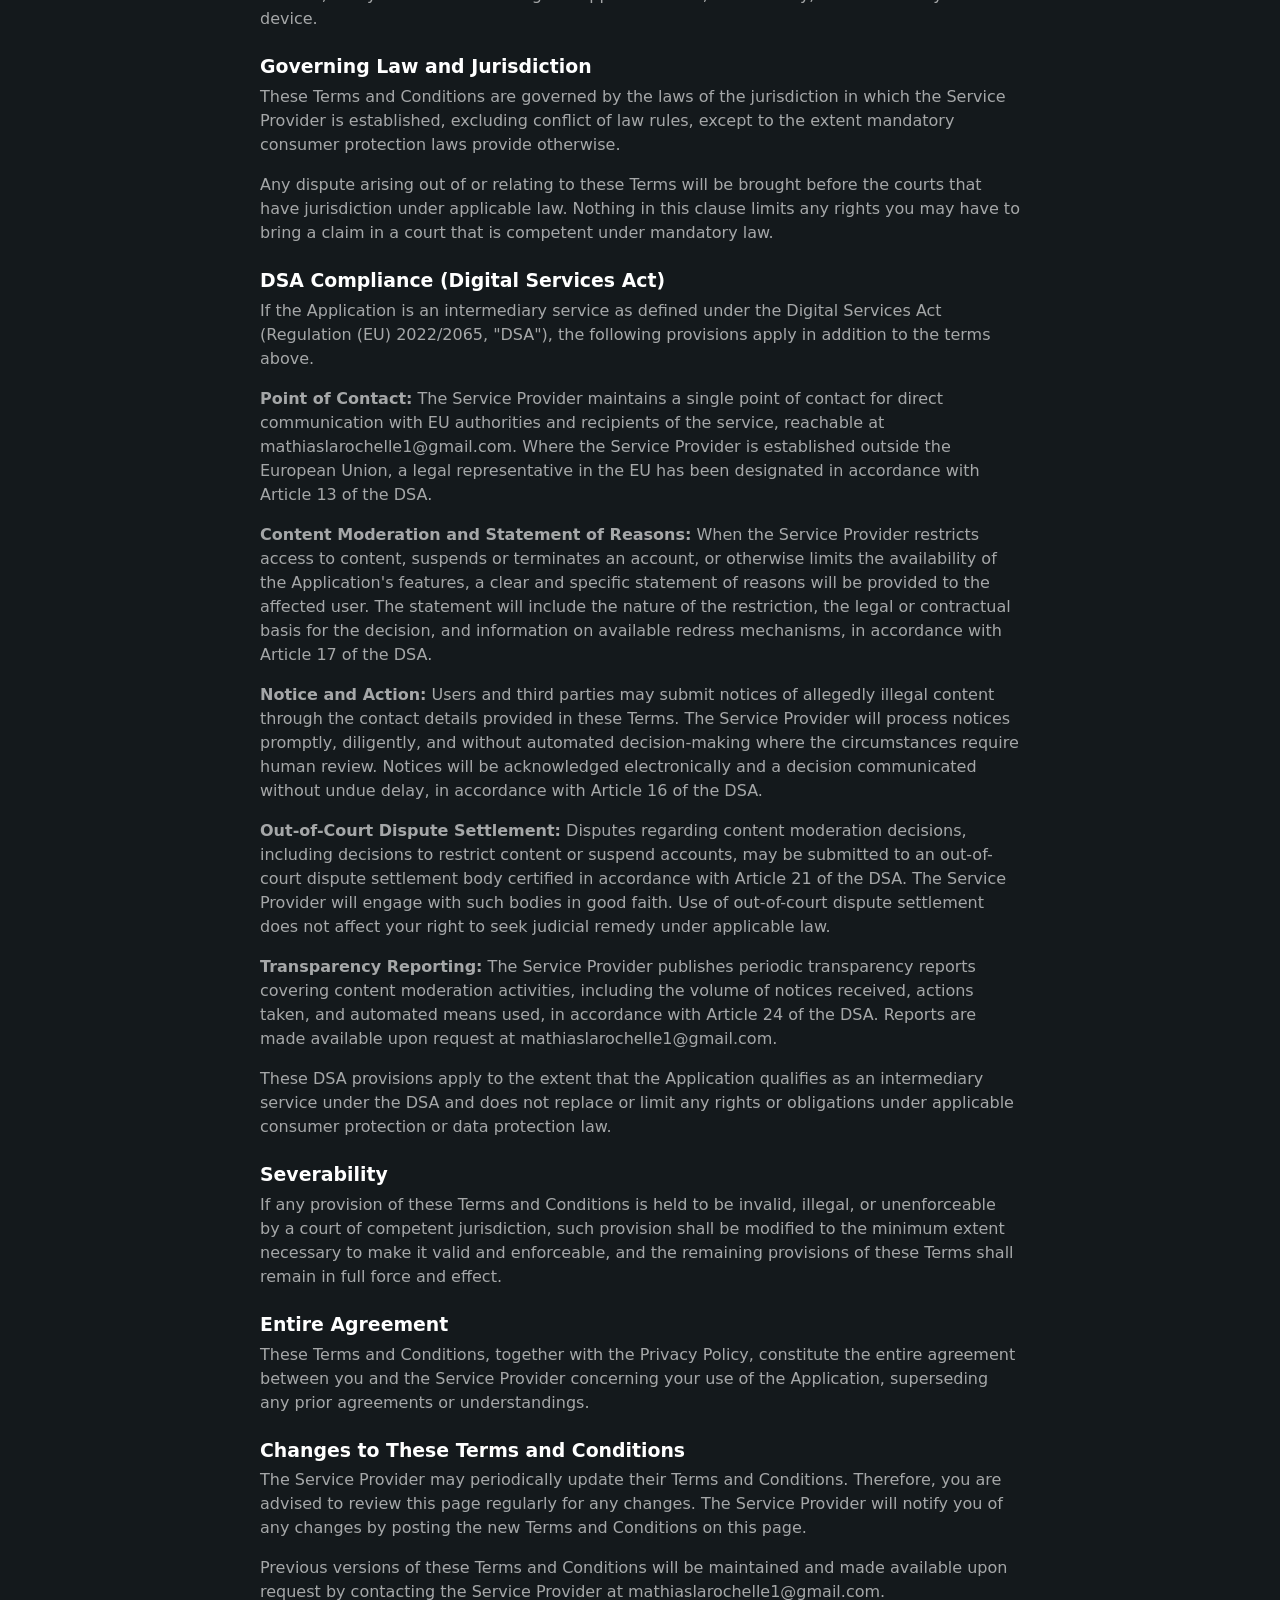
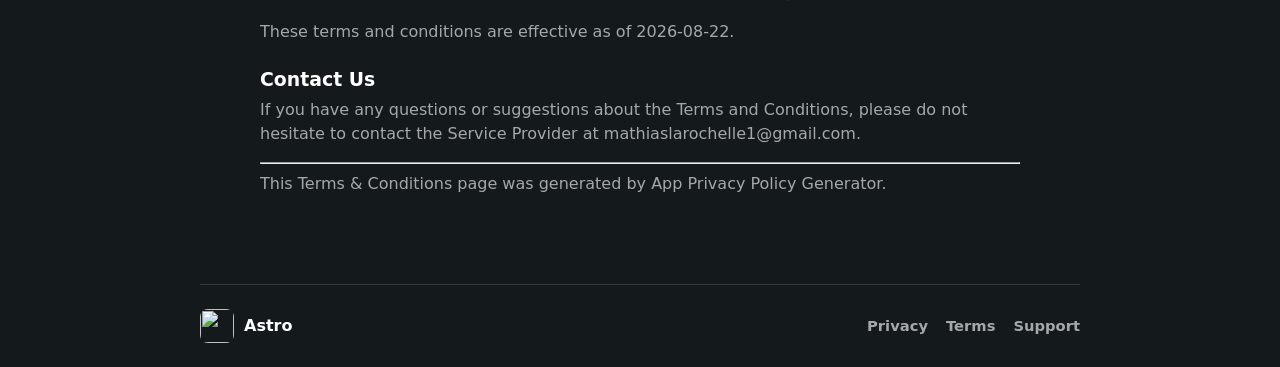
==== commit c9e6babc: "terms update" ====
--- a/terms.html
+++ b/terms.html
@@ -59,10 +59,11 @@
         </ul>
         <p>Content submitted through the Application may be visible to other users or to the public, depending on how the Application functions.</p>
         <p>If you believe content violates these Terms, infringes your rights, or is unlawful, you may report it to the Service Provider at <a href="mailto:mathiaslarochelle1@gmail.com">mathiaslarochelle1@gmail.com</a>. The report should include enough information for the Service Provider to identify the content, evaluate the complaint, and contact you if follow-up is required.</p>
-        <p>Where the Application provides such features, you may also report content, block other users, or mute notifications directly through the Application's interface. The Service Provider will review in-app reports with the same standards described in these Terms.</p>
+        <p>Reporting, blocking, and content moderation features are not currently available directly within the Application's interface. Should the Service Provider introduce such features in a future update, this section will be updated accordingly and you will be notified in line with the "Changes to These Terms and Conditions" section below.</p>
         <p>The Service Provider may review reported content, request additional information where necessary, remove or restrict access to content, and take action against the responsible account where appropriate. Users affected by moderation decisions may contact the Service Provider at <a href="mailto:mathiaslarochelle1@gmail.com">mathiaslarochelle1@gmail.com</a> to request further review. The Service Provider will respond to appeals within a reasonable period and provide the reasons for any upheld moderation decision, subject to applicable law.</p>
         <p>By submitting User-Generated Content you grant the Service Provider a non-exclusive, worldwide, royalty-free license to use, reproduce, distribute, prepare derivative works of, display and perform the content in connection with the Application and the Service Provider's business. This license does not grant the Service Provider the right to sell or sublicense your content to third parties independently of the Application. You represent and warrant that you own or control all rights in the content you post and that use of the content does not violate these Terms or applicable law.</p>
         <p>Your content may include personal data. Processing of personal data related to User-Generated Content is governed by the Privacy Policy. Do not post personal data of others without their consent.</p>
+        <p>You may delete content you have posted or shared through the Application. Messages sent within chat features cannot currently be individually deleted once sent; please consider this before sending a message. This may change in a future update, and this section will be revised accordingly.</p>
 
         <h2>Application Changes, Charges, and Device Responsibility</h2>
         <p>The Service Provider is dedicated to ensuring that the Application is as beneficial and efficient as possible. As such, they reserve the right to modify the Application or charge for their services at any time and for any reason. The Service Provider assures you that any charges for the Application or its services will be clearly communicated to you.</p>
@@ -120,7 +121,7 @@
         <h2>Changes to These Terms and Conditions</h2>
         <p>The Service Provider may periodically update their Terms and Conditions. Therefore, you are advised to review this page regularly for any changes. The Service Provider will notify you of any changes by posting the new Terms and Conditions on this page.</p>
         <p>Previous versions of these Terms and Conditions will be maintained and made available upon request by contacting the Service Provider at <a href="mailto:mathiaslarochelle1@gmail.com">mathiaslarochelle1@gmail.com</a>.</p>
-        <p>These terms and conditions are effective as of 2026-07-02.</p>
+        <p>These terms and conditions are effective as of 2026-08-22.</p>
 
         <h2>Contact Us</h2>
         <p>If you have any questions or suggestions about the Terms and Conditions, please do not hesitate to contact the Service Provider at <a href="mailto:mathiaslarochelle1@gmail.com">mathiaslarochelle1@gmail.com</a>.</p>
@@ -143,4 +144,4 @@
       </div>
     </footer>
   </body>
-</html>
+</html>
